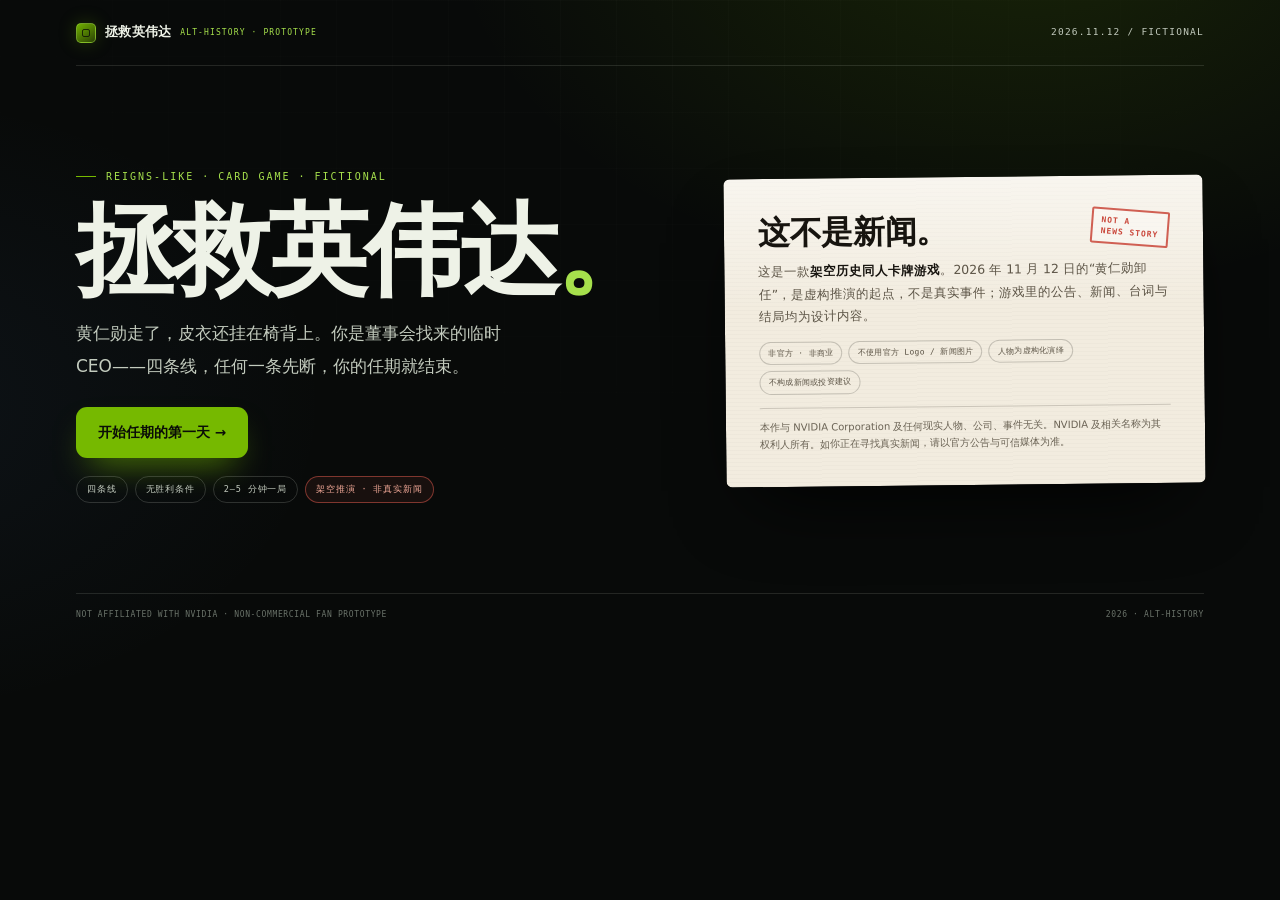
==== index.html @ a484c662 "save nvidia: playable prototype, onboarding, web assets, github pages entry" ====
<!DOCTYPE html>
<html lang="zh-CN">
<head>
<meta charset="UTF-8">
<meta name="viewport" content="width=device-width, initial-scale=1, viewport-fit=cover">
<meta name="color-scheme" content="dark">
<meta name="theme-color" content="#080A09">
<title>拯救英伟达 · 架空推演卡牌原型</title>
<meta name="description" content="《拯救英伟达》是一款架空历史同人卡牌游戏，非真实新闻，与 NVIDIA 及现实人物、事件无关。">
<meta name="robots" content="noindex, nofollow">
<link rel="icon" href="data:image/svg+xml,%3Csvg xmlns='http://www.w3.org/2000/svg' viewBox='0 0 32 32'%3E%3Crect width='32' height='32' rx='8' fill='%23080A09'/%3E%3Crect x='6' y='6' width='20' height='20' rx='4' fill='none' stroke='%2376B900' stroke-width='2'/%3E%3Cpath d='M16 10v12M10 16h12' stroke='%23A6E04C' stroke-width='2'/%3E%3C/svg%3E">
<style>
  :root{
    --bg:#080a09;--paper:#f2ecdf;--ink:#17140f;--ink2:#5c5446;--text:#eef2e7;--text2:#c3cbbe;--muted:#8b958a;
    --green:#76b900;--green-hi:#a6e04c;--red:#d4574a;--gold:#c9a24a;
    --sans:"PingFang SC","HarmonyOS Sans SC","Noto Sans SC","Microsoft YaHei",system-ui,sans-serif;
    --serif:"Songti SC","Noto Serif SC","Source Han Serif SC","SimSun",Georgia,serif;
    --mono:"SFMono-Regular","Cascadia Code","Cascadia Mono",Consolas,monospace;
  }
  *{box-sizing:border-box}
  html,body{margin:0;min-height:100%}
  body{background:var(--bg);color:var(--text);font-family:var(--sans);line-height:1.7;-webkit-font-smoothing:antialiased}
  body::before{content:"";position:fixed;inset:0;z-index:-2;pointer-events:none;background:
    radial-gradient(900px 600px at 80% -10%,rgba(118,185,0,.15),transparent 64%),
    radial-gradient(760px 520px at -10% 45%,rgba(86,137,218,.07),transparent 60%),var(--bg)}
  body::after{content:"";position:fixed;inset:0;z-index:-1;pointer-events:none;opacity:.5;background-image:linear-gradient(rgba(238,242,231,.035) 1px,transparent 1px),linear-gradient(90deg,rgba(238,242,231,.035) 1px,transparent 1px);background-size:56px 56px;-webkit-mask-image:radial-gradient(1000px 720px at 50% 0%,#000,transparent 78%);mask-image:radial-gradient(1000px 720px at 50% 0%,#000,transparent 78%)}
  a{color:inherit}
  .page{width:100%;max-width:1200px;margin:0 auto;padding:0 clamp(18px,4vw,36px) 38px}
  .top{display:flex;align-items:center;justify-content:space-between;gap:16px;min-height:66px;border-bottom:1px solid rgba(235,240,230,.12);font-family:var(--mono);font-size:9.5px;letter-spacing:.13em;color:var(--text2)}
  .brand{display:flex;align-items:center;gap:9px;font-family:var(--sans);font-size:13px;font-weight:800;letter-spacing:.02em;color:var(--text);white-space:nowrap}
  .mark{width:20px;height:20px;border-radius:5px;background:linear-gradient(145deg,rgba(118,185,0,.95),rgba(118,185,0,.32));border:1px solid rgba(166,224,76,.5);position:relative;flex:none;box-shadow:0 0 18px rgba(118,185,0,.25)}
  .mark::after{content:"";position:absolute;inset:5px;border:1px solid rgba(8,10,9,.75);border-radius:2px}
  .brand small{font-family:var(--mono);font-size:8px;letter-spacing:.14em;color:var(--green-hi);font-weight:400}
  .top .right{display:flex;align-items:center;gap:14px;white-space:nowrap}
  .top .right a{border-bottom:1px solid rgba(238,242,231,.25);padding-bottom:1px}
  .top .right a:hover{color:var(--green-hi);border-color:var(--green)}
  .hero{display:grid;grid-template-columns:1.1fr .9fr;gap:clamp(28px,5vw,66px);align-items:center;padding:clamp(44px,8vw,92px) 0 clamp(30px,5vw,56px)}
  .kicker{display:inline-flex;align-items:center;gap:10px;font-family:var(--mono);font-size:10px;letter-spacing:.2em;color:var(--green-hi)}
  .kicker::before{content:"";width:20px;height:1px;background:var(--green)}
  h1{font-size:clamp(52px,8vw,100px);line-height:.96;letter-spacing:-.04em;font-weight:900;margin:18px 0 18px}
  h1 em{font-style:normal;color:var(--green-hi)}
  .lead{max-width:42ch;font-size:clamp(14px,1.5vw,17px);line-height:1.95;color:var(--text2);margin:0}
  .actions{display:flex;flex-wrap:wrap;gap:10px;margin:24px 0 18px}
  .btn{display:inline-flex;align-items:center;justify-content:center;gap:8px;padding:13px 21px;border-radius:11px;border:1px solid transparent;font-size:13.5px;font-weight:700;text-decoration:none;transition:transform .18s,box-shadow .18s,border-color .18s,color .18s}
  .btn:hover{transform:translateY(-2px)}
  .btn.primary{background:var(--green);color:#0a0d07;box-shadow:0 16px 34px -14px rgba(118,185,0,.8)}
  .btn.primary:hover{box-shadow:0 22px 40px -14px rgba(118,185,0,1)}
  .btn.ghost{border-color:rgba(235,240,230,.2);color:var(--text);background:rgba(255,255,255,.02)}
  .btn.ghost:hover{border-color:rgba(166,224,76,.55);color:var(--green-hi)}
  .meta{display:flex;flex-wrap:wrap;gap:7px}
  .meta span{border:1px solid rgba(235,240,230,.17);border-radius:999px;padding:5px 10px;font-family:var(--mono);font-size:8.5px;letter-spacing:.1em;color:var(--text2)}
  .meta .warn{border-color:rgba(212,87,74,.55);color:#f0a897;background:rgba(212,87,74,.08)}

  .notice{position:relative;background:var(--paper);color:var(--ink);border-radius:6px;padding:clamp(22px,3.4vw,34px);box-shadow:0 34px 80px -30px #000;background-image:linear-gradient(180deg,rgba(255,255,255,.5),transparent 42%),repeating-linear-gradient(0deg,rgba(23,20,15,.02) 0 1px,transparent 1px 4px);transform:rotate(-.6deg)}
  .notice .stamp{float:right;border:2px solid rgba(198,58,44,.8);color:rgba(198,58,44,.92);font-family:var(--mono);font-size:8px;font-weight:700;line-height:1.4;letter-spacing:.12em;padding:5px 8px;transform:rotate(5deg);border-radius:2px;margin:0 0 8px 14px;background:rgba(255,255,255,.35);white-space:nowrap}
  .notice h2{font-family:var(--serif);font-size:clamp(23px,2.7vw,32px);line-height:1.25;margin:0 0 8px;letter-spacing:-.01em}
  .notice p{font-size:12.5px;line-height:1.8;color:var(--ink2);margin:0;max-width:52em}
  .notice strong{color:var(--ink)}
  .notice ul{list-style:none;margin:13px 0 0;padding:0;display:flex;flex-wrap:wrap;gap:6px}
  .notice li{font-family:var(--mono);font-size:8px;letter-spacing:.04em;border:1px solid rgba(23,20,15,.2);border-radius:999px;padding:4px 8px;color:var(--ink2)}
  .notice .fine{margin-top:13px;padding-top:10px;border-top:1px solid rgba(23,20,15,.18);font-size:10px;line-height:1.7;color:rgba(92,84,70,.9)}

  .section-head{display:flex;align-items:baseline;justify-content:space-between;gap:14px;margin:clamp(34px,5vw,56px) 0 14px;border-bottom:1px solid rgba(235,240,230,.12);padding-bottom:9px}
  .section-head h2{font-size:15px;letter-spacing:.02em;margin:0}
  .section-head span{font-family:var(--mono);font-size:8.5px;letter-spacing:.12em;color:var(--muted)}
  .links{display:grid;grid-template-columns:repeat(3,minmax(0,1fr));gap:12px}
  .link-card{display:flex;flex-direction:column;gap:7px;min-height:124px;padding:16px;border:1px solid rgba(235,240,230,.13);border-radius:12px;background:rgba(255,255,255,.02);text-decoration:none;transition:border-color .2s,background .2s,transform .2s}
  .link-card:hover{border-color:rgba(166,224,76,.45);background:rgba(118,185,0,.055);transform:translateY(-2px)}
  .link-card b{font-size:14px}
  .link-card small{font-family:var(--mono);font-size:8px;letter-spacing:.1em;color:var(--green-hi)}
  .link-card p{font-size:11.5px;line-height:1.7;color:var(--text2);margin:0}
  .link-card .arr{margin-top:auto;font-family:var(--mono);font-size:11px;color:var(--muted)}
  .link-card:hover .arr{color:var(--green-hi)}
  .foot{display:flex;justify-content:space-between;gap:14px;flex-wrap:wrap;margin-top:34px;padding-top:14px;border-top:1px solid rgba(235,240,230,.12);font-family:var(--mono);font-size:8px;letter-spacing:.08em;color:rgba(139,149,138,.75)}
  .foot a{border-bottom:1px solid rgba(235,240,230,.2);text-decoration:none}
  .foot a:hover{color:var(--green-hi)}
  @media (max-width:820px){
    .hero{grid-template-columns:1fr;padding:30px 0 26px;gap:22px}
    h1{font-size:clamp(46px,13vw,72px)}
    .top .right{display:none}
    .links{grid-template-columns:1fr}
    .notice{transform:none}
  }
</style>
</head>
<body>
<div class="page">
  <header class="top">
    <div class="brand"><span class="mark"></span>拯救英伟达 <small>ALT-HISTORY · PROTOTYPE</small></div>
    <div class="right"><span>2026.11.12 / FICTIONAL</span></div>
  </header>

  <main>
    <section class="hero">
      <div>
        <span class="kicker">REIGNS-LIKE · CARD GAME · FICTIONAL</span>
        <h1>拯救英伟达<em>。</em></h1>
        <p class="lead">黄仁勋走了，皮衣还挂在椅背上。你是董事会找来的临时 CEO——四条线，任何一条先断，你的任期就结束。</p>
        <div class="actions">
          <a class="btn primary" href="web/prototype/index.html?start=1">开始任期的第一天 →</a>
        </div>
        <div class="meta">
          <span>四条线</span><span>无胜利条件</span><span>2–5 分钟一局</span><span class="warn">架空推演 · 非真实新闻</span>
        </div>
      </div>

      <aside class="notice" aria-label="免责声明">
        <span class="stamp">NOT A<br>NEWS STORY</span>
        <h2>这不是新闻。</h2>
        <p>这是一款<strong>架空历史同人卡牌游戏</strong>。2026 年 11 月 12 日的“黄仁勋卸任”，是虚构推演的起点，不是真实事件；游戏里的公告、新闻、台词与结局均为设计内容。</p>
        <ul>
          <li>非官方 · 非商业</li><li>不使用官方 Logo / 新闻图片</li><li>人物为虚构化演绎</li><li>不构成新闻或投资建议</li>
        </ul>
        <p class="fine">本作与 NVIDIA Corporation 及任何现实人物、公司、事件无关。NVIDIA 及相关名称为其权利人所有。如你正在寻找真实新闻，请以官方公告与可信媒体为准。</p>
      </aside>
    </section>
  </main>

  <footer class="foot">
    <span>NOT AFFILIATED WITH NVIDIA · NON-COMMERCIAL FAN PROTOTYPE</span>
    <span>2026 · ALT-HISTORY</span>
  </footer>
</div>
</body>
</html>
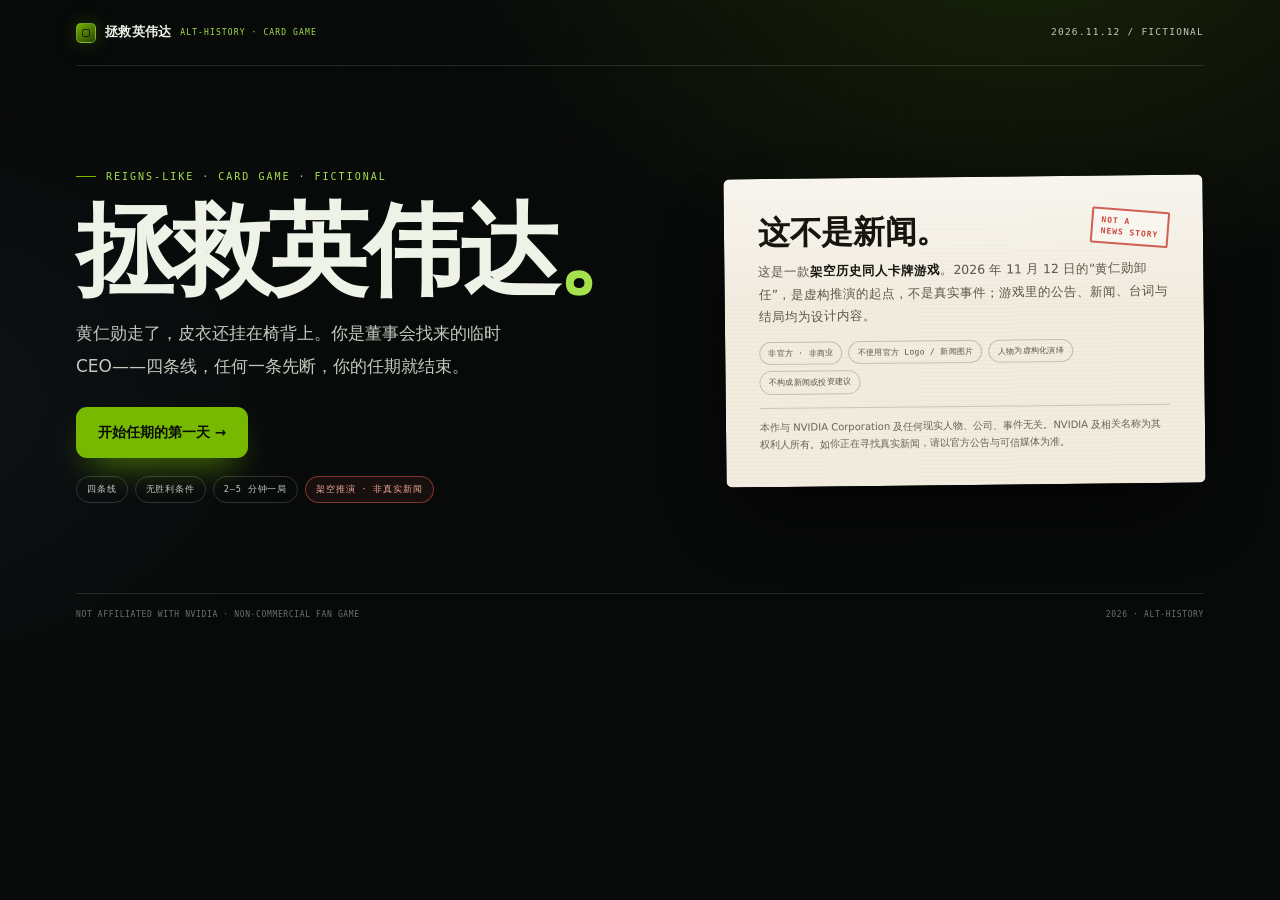
==== commit 707239ce: "release v1.0: game route, finished-product copy, remove prototype labels" ====
--- a/index.html
+++ b/index.html
@@ -1,125 +1,125 @@
-<!DOCTYPE html>
-<html lang="zh-CN">
-<head>
-<meta charset="UTF-8">
-<meta name="viewport" content="width=device-width, initial-scale=1, viewport-fit=cover">
-<meta name="color-scheme" content="dark">
-<meta name="theme-color" content="#080A09">
-<title>拯救英伟达 · 架空推演卡牌原型</title>
-<meta name="description" content="《拯救英伟达》是一款架空历史同人卡牌游戏，非真实新闻，与 NVIDIA 及现实人物、事件无关。">
-<meta name="robots" content="noindex, nofollow">
-<link rel="icon" href="data:image/svg+xml,%3Csvg xmlns='http://www.w3.org/2000/svg' viewBox='0 0 32 32'%3E%3Crect width='32' height='32' rx='8' fill='%23080A09'/%3E%3Crect x='6' y='6' width='20' height='20' rx='4' fill='none' stroke='%2376B900' stroke-width='2'/%3E%3Cpath d='M16 10v12M10 16h12' stroke='%23A6E04C' stroke-width='2'/%3E%3C/svg%3E">
-<style>
-  :root{
-    --bg:#080a09;--paper:#f2ecdf;--ink:#17140f;--ink2:#5c5446;--text:#eef2e7;--text2:#c3cbbe;--muted:#8b958a;
-    --green:#76b900;--green-hi:#a6e04c;--red:#d4574a;--gold:#c9a24a;
-    --sans:"PingFang SC","HarmonyOS Sans SC","Noto Sans SC","Microsoft YaHei",system-ui,sans-serif;
-    --serif:"Songti SC","Noto Serif SC","Source Han Serif SC","SimSun",Georgia,serif;
-    --mono:"SFMono-Regular","Cascadia Code","Cascadia Mono",Consolas,monospace;
-  }
-  *{box-sizing:border-box}
-  html,body{margin:0;min-height:100%}
-  body{background:var(--bg);color:var(--text);font-family:var(--sans);line-height:1.7;-webkit-font-smoothing:antialiased}
-  body::before{content:"";position:fixed;inset:0;z-index:-2;pointer-events:none;background:
-    radial-gradient(900px 600px at 80% -10%,rgba(118,185,0,.15),transparent 64%),
-    radial-gradient(760px 520px at -10% 45%,rgba(86,137,218,.07),transparent 60%),var(--bg)}
-  body::after{content:"";position:fixed;inset:0;z-index:-1;pointer-events:none;opacity:.5;background-image:linear-gradient(rgba(238,242,231,.035) 1px,transparent 1px),linear-gradient(90deg,rgba(238,242,231,.035) 1px,transparent 1px);background-size:56px 56px;-webkit-mask-image:radial-gradient(1000px 720px at 50% 0%,#000,transparent 78%);mask-image:radial-gradient(1000px 720px at 50% 0%,#000,transparent 78%)}
-  a{color:inherit}
-  .page{width:100%;max-width:1200px;margin:0 auto;padding:0 clamp(18px,4vw,36px) 38px}
-  .top{display:flex;align-items:center;justify-content:space-between;gap:16px;min-height:66px;border-bottom:1px solid rgba(235,240,230,.12);font-family:var(--mono);font-size:9.5px;letter-spacing:.13em;color:var(--text2)}
-  .brand{display:flex;align-items:center;gap:9px;font-family:var(--sans);font-size:13px;font-weight:800;letter-spacing:.02em;color:var(--text);white-space:nowrap}
-  .mark{width:20px;height:20px;border-radius:5px;background:linear-gradient(145deg,rgba(118,185,0,.95),rgba(118,185,0,.32));border:1px solid rgba(166,224,76,.5);position:relative;flex:none;box-shadow:0 0 18px rgba(118,185,0,.25)}
-  .mark::after{content:"";position:absolute;inset:5px;border:1px solid rgba(8,10,9,.75);border-radius:2px}
-  .brand small{font-family:var(--mono);font-size:8px;letter-spacing:.14em;color:var(--green-hi);font-weight:400}
-  .top .right{display:flex;align-items:center;gap:14px;white-space:nowrap}
-  .top .right a{border-bottom:1px solid rgba(238,242,231,.25);padding-bottom:1px}
-  .top .right a:hover{color:var(--green-hi);border-color:var(--green)}
-  .hero{display:grid;grid-template-columns:1.1fr .9fr;gap:clamp(28px,5vw,66px);align-items:center;padding:clamp(44px,8vw,92px) 0 clamp(30px,5vw,56px)}
-  .kicker{display:inline-flex;align-items:center;gap:10px;font-family:var(--mono);font-size:10px;letter-spacing:.2em;color:var(--green-hi)}
-  .kicker::before{content:"";width:20px;height:1px;background:var(--green)}
-  h1{font-size:clamp(52px,8vw,100px);line-height:.96;letter-spacing:-.04em;font-weight:900;margin:18px 0 18px}
-  h1 em{font-style:normal;color:var(--green-hi)}
-  .lead{max-width:42ch;font-size:clamp(14px,1.5vw,17px);line-height:1.95;color:var(--text2);margin:0}
-  .actions{display:flex;flex-wrap:wrap;gap:10px;margin:24px 0 18px}
-  .btn{display:inline-flex;align-items:center;justify-content:center;gap:8px;padding:13px 21px;border-radius:11px;border:1px solid transparent;font-size:13.5px;font-weight:700;text-decoration:none;transition:transform .18s,box-shadow .18s,border-color .18s,color .18s}
-  .btn:hover{transform:translateY(-2px)}
-  .btn.primary{background:var(--green);color:#0a0d07;box-shadow:0 16px 34px -14px rgba(118,185,0,.8)}
-  .btn.primary:hover{box-shadow:0 22px 40px -14px rgba(118,185,0,1)}
-  .btn.ghost{border-color:rgba(235,240,230,.2);color:var(--text);background:rgba(255,255,255,.02)}
-  .btn.ghost:hover{border-color:rgba(166,224,76,.55);color:var(--green-hi)}
-  .meta{display:flex;flex-wrap:wrap;gap:7px}
-  .meta span{border:1px solid rgba(235,240,230,.17);border-radius:999px;padding:5px 10px;font-family:var(--mono);font-size:8.5px;letter-spacing:.1em;color:var(--text2)}
-  .meta .warn{border-color:rgba(212,87,74,.55);color:#f0a897;background:rgba(212,87,74,.08)}
-
-  .notice{position:relative;background:var(--paper);color:var(--ink);border-radius:6px;padding:clamp(22px,3.4vw,34px);box-shadow:0 34px 80px -30px #000;background-image:linear-gradient(180deg,rgba(255,255,255,.5),transparent 42%),repeating-linear-gradient(0deg,rgba(23,20,15,.02) 0 1px,transparent 1px 4px);transform:rotate(-.6deg)}
-  .notice .stamp{float:right;border:2px solid rgba(198,58,44,.8);color:rgba(198,58,44,.92);font-family:var(--mono);font-size:8px;font-weight:700;line-height:1.4;letter-spacing:.12em;padding:5px 8px;transform:rotate(5deg);border-radius:2px;margin:0 0 8px 14px;background:rgba(255,255,255,.35);white-space:nowrap}
-  .notice h2{font-family:var(--serif);font-size:clamp(23px,2.7vw,32px);line-height:1.25;margin:0 0 8px;letter-spacing:-.01em}
-  .notice p{font-size:12.5px;line-height:1.8;color:var(--ink2);margin:0;max-width:52em}
-  .notice strong{color:var(--ink)}
-  .notice ul{list-style:none;margin:13px 0 0;padding:0;display:flex;flex-wrap:wrap;gap:6px}
-  .notice li{font-family:var(--mono);font-size:8px;letter-spacing:.04em;border:1px solid rgba(23,20,15,.2);border-radius:999px;padding:4px 8px;color:var(--ink2)}
-  .notice .fine{margin-top:13px;padding-top:10px;border-top:1px solid rgba(23,20,15,.18);font-size:10px;line-height:1.7;color:rgba(92,84,70,.9)}
-
-  .section-head{display:flex;align-items:baseline;justify-content:space-between;gap:14px;margin:clamp(34px,5vw,56px) 0 14px;border-bottom:1px solid rgba(235,240,230,.12);padding-bottom:9px}
-  .section-head h2{font-size:15px;letter-spacing:.02em;margin:0}
-  .section-head span{font-family:var(--mono);font-size:8.5px;letter-spacing:.12em;color:var(--muted)}
-  .links{display:grid;grid-template-columns:repeat(3,minmax(0,1fr));gap:12px}
-  .link-card{display:flex;flex-direction:column;gap:7px;min-height:124px;padding:16px;border:1px solid rgba(235,240,230,.13);border-radius:12px;background:rgba(255,255,255,.02);text-decoration:none;transition:border-color .2s,background .2s,transform .2s}
-  .link-card:hover{border-color:rgba(166,224,76,.45);background:rgba(118,185,0,.055);transform:translateY(-2px)}
-  .link-card b{font-size:14px}
-  .link-card small{font-family:var(--mono);font-size:8px;letter-spacing:.1em;color:var(--green-hi)}
-  .link-card p{font-size:11.5px;line-height:1.7;color:var(--text2);margin:0}
-  .link-card .arr{margin-top:auto;font-family:var(--mono);font-size:11px;color:var(--muted)}
-  .link-card:hover .arr{color:var(--green-hi)}
-  .foot{display:flex;justify-content:space-between;gap:14px;flex-wrap:wrap;margin-top:34px;padding-top:14px;border-top:1px solid rgba(235,240,230,.12);font-family:var(--mono);font-size:8px;letter-spacing:.08em;color:rgba(139,149,138,.75)}
-  .foot a{border-bottom:1px solid rgba(235,240,230,.2);text-decoration:none}
-  .foot a:hover{color:var(--green-hi)}
-  @media (max-width:820px){
-    .hero{grid-template-columns:1fr;padding:30px 0 26px;gap:22px}
-    h1{font-size:clamp(46px,13vw,72px)}
-    .top .right{display:none}
-    .links{grid-template-columns:1fr}
-    .notice{transform:none}
-  }
-</style>
-</head>
-<body>
-<div class="page">
-  <header class="top">
-    <div class="brand"><span class="mark"></span>拯救英伟达 <small>ALT-HISTORY · PROTOTYPE</small></div>
-    <div class="right"><span>2026.11.12 / FICTIONAL</span></div>
-  </header>
-
-  <main>
-    <section class="hero">
-      <div>
-        <span class="kicker">REIGNS-LIKE · CARD GAME · FICTIONAL</span>
-        <h1>拯救英伟达<em>。</em></h1>
-        <p class="lead">黄仁勋走了，皮衣还挂在椅背上。你是董事会找来的临时 CEO——四条线，任何一条先断，你的任期就结束。</p>
-        <div class="actions">
-          <a class="btn primary" href="web/prototype/index.html?start=1">开始任期的第一天 →</a>
-        </div>
-        <div class="meta">
-          <span>四条线</span><span>无胜利条件</span><span>2–5 分钟一局</span><span class="warn">架空推演 · 非真实新闻</span>
-        </div>
-      </div>
-
-      <aside class="notice" aria-label="免责声明">
-        <span class="stamp">NOT A<br>NEWS STORY</span>
-        <h2>这不是新闻。</h2>
-        <p>这是一款<strong>架空历史同人卡牌游戏</strong>。2026 年 11 月 12 日的“黄仁勋卸任”，是虚构推演的起点，不是真实事件；游戏里的公告、新闻、台词与结局均为设计内容。</p>
-        <ul>
-          <li>非官方 · 非商业</li><li>不使用官方 Logo / 新闻图片</li><li>人物为虚构化演绎</li><li>不构成新闻或投资建议</li>
-        </ul>
-        <p class="fine">本作与 NVIDIA Corporation 及任何现实人物、公司、事件无关。NVIDIA 及相关名称为其权利人所有。如你正在寻找真实新闻，请以官方公告与可信媒体为准。</p>
-      </aside>
-    </section>
-  </main>
-
-  <footer class="foot">
-    <span>NOT AFFILIATED WITH NVIDIA · NON-COMMERCIAL FAN PROTOTYPE</span>
-    <span>2026 · ALT-HISTORY</span>
-  </footer>
-</div>
-</body>
-</html>
+<!DOCTYPE html>
+<html lang="zh-CN">
+<head>
+<meta charset="UTF-8">
+<meta name="viewport" content="width=device-width, initial-scale=1, viewport-fit=cover">
+<meta name="color-scheme" content="dark">
+<meta name="theme-color" content="#080A09">
+<title>拯救英伟达 · 架空历史卡牌游戏</title>
+<meta name="description" content="《拯救英伟达》是一款架空历史同人卡牌游戏，非真实新闻，与 NVIDIA 及现实人物、事件无关。">
+<meta name="robots" content="noindex, nofollow">
+<link rel="icon" href="data:image/svg+xml,%3Csvg xmlns='http://www.w3.org/2000/svg' viewBox='0 0 32 32'%3E%3Crect width='32' height='32' rx='8' fill='%23080A09'/%3E%3Crect x='6' y='6' width='20' height='20' rx='4' fill='none' stroke='%2376B900' stroke-width='2'/%3E%3Cpath d='M16 10v12M10 16h12' stroke='%23A6E04C' stroke-width='2'/%3E%3C/svg%3E">
+<style>
+  :root{
+    --bg:#080a09;--paper:#f2ecdf;--ink:#17140f;--ink2:#5c5446;--text:#eef2e7;--text2:#c3cbbe;--muted:#8b958a;
+    --green:#76b900;--green-hi:#a6e04c;--red:#d4574a;--gold:#c9a24a;
+    --sans:"PingFang SC","HarmonyOS Sans SC","Noto Sans SC","Microsoft YaHei",system-ui,sans-serif;
+    --serif:"Songti SC","Noto Serif SC","Source Han Serif SC","SimSun",Georgia,serif;
+    --mono:"SFMono-Regular","Cascadia Code","Cascadia Mono",Consolas,monospace;
+  }
+  *{box-sizing:border-box}
+  html,body{margin:0;min-height:100%}
+  body{background:var(--bg);color:var(--text);font-family:var(--sans);line-height:1.7;-webkit-font-smoothing:antialiased}
+  body::before{content:"";position:fixed;inset:0;z-index:-2;pointer-events:none;background:
+    radial-gradient(900px 600px at 80% -10%,rgba(118,185,0,.15),transparent 64%),
+    radial-gradient(760px 520px at -10% 45%,rgba(86,137,218,.07),transparent 60%),var(--bg)}
+  body::after{content:"";position:fixed;inset:0;z-index:-1;pointer-events:none;opacity:.5;background-image:linear-gradient(rgba(238,242,231,.035) 1px,transparent 1px),linear-gradient(90deg,rgba(238,242,231,.035) 1px,transparent 1px);background-size:56px 56px;-webkit-mask-image:radial-gradient(1000px 720px at 50% 0%,#000,transparent 78%);mask-image:radial-gradient(1000px 720px at 50% 0%,#000,transparent 78%)}
+  a{color:inherit}
+  .page{width:100%;max-width:1200px;margin:0 auto;padding:0 clamp(18px,4vw,36px) 38px}
+  .top{display:flex;align-items:center;justify-content:space-between;gap:16px;min-height:66px;border-bottom:1px solid rgba(235,240,230,.12);font-family:var(--mono);font-size:9.5px;letter-spacing:.13em;color:var(--text2)}
+  .brand{display:flex;align-items:center;gap:9px;font-family:var(--sans);font-size:13px;font-weight:800;letter-spacing:.02em;color:var(--text);white-space:nowrap}
+  .mark{width:20px;height:20px;border-radius:5px;background:linear-gradient(145deg,rgba(118,185,0,.95),rgba(118,185,0,.32));border:1px solid rgba(166,224,76,.5);position:relative;flex:none;box-shadow:0 0 18px rgba(118,185,0,.25)}
+  .mark::after{content:"";position:absolute;inset:5px;border:1px solid rgba(8,10,9,.75);border-radius:2px}
+  .brand small{font-family:var(--mono);font-size:8px;letter-spacing:.14em;color:var(--green-hi);font-weight:400}
+  .top .right{display:flex;align-items:center;gap:14px;white-space:nowrap}
+  .top .right a{border-bottom:1px solid rgba(238,242,231,.25);padding-bottom:1px}
+  .top .right a:hover{color:var(--green-hi);border-color:var(--green)}
+  .hero{display:grid;grid-template-columns:1.1fr .9fr;gap:clamp(28px,5vw,66px);align-items:center;padding:clamp(44px,8vw,92px) 0 clamp(30px,5vw,56px)}
+  .kicker{display:inline-flex;align-items:center;gap:10px;font-family:var(--mono);font-size:10px;letter-spacing:.2em;color:var(--green-hi)}
+  .kicker::before{content:"";width:20px;height:1px;background:var(--green)}
+  h1{font-size:clamp(52px,8vw,100px);line-height:.96;letter-spacing:-.04em;font-weight:900;margin:18px 0 18px}
+  h1 em{font-style:normal;color:var(--green-hi)}
+  .lead{max-width:42ch;font-size:clamp(14px,1.5vw,17px);line-height:1.95;color:var(--text2);margin:0}
+  .actions{display:flex;flex-wrap:wrap;gap:10px;margin:24px 0 18px}
+  .btn{display:inline-flex;align-items:center;justify-content:center;gap:8px;padding:13px 21px;border-radius:11px;border:1px solid transparent;font-size:13.5px;font-weight:700;text-decoration:none;transition:transform .18s,box-shadow .18s,border-color .18s,color .18s}
+  .btn:hover{transform:translateY(-2px)}
+  .btn.primary{background:var(--green);color:#0a0d07;box-shadow:0 16px 34px -14px rgba(118,185,0,.8)}
+  .btn.primary:hover{box-shadow:0 22px 40px -14px rgba(118,185,0,1)}
+  .btn.ghost{border-color:rgba(235,240,230,.2);color:var(--text);background:rgba(255,255,255,.02)}
+  .btn.ghost:hover{border-color:rgba(166,224,76,.55);color:var(--green-hi)}
+  .meta{display:flex;flex-wrap:wrap;gap:7px}
+  .meta span{border:1px solid rgba(235,240,230,.17);border-radius:999px;padding:5px 10px;font-family:var(--mono);font-size:8.5px;letter-spacing:.1em;color:var(--text2)}
+  .meta .warn{border-color:rgba(212,87,74,.55);color:#f0a897;background:rgba(212,87,74,.08)}
+
+  .notice{position:relative;background:var(--paper);color:var(--ink);border-radius:6px;padding:clamp(22px,3.4vw,34px);box-shadow:0 34px 80px -30px #000;background-image:linear-gradient(180deg,rgba(255,255,255,.5),transparent 42%),repeating-linear-gradient(0deg,rgba(23,20,15,.02) 0 1px,transparent 1px 4px);transform:rotate(-.6deg)}
+  .notice .stamp{float:right;border:2px solid rgba(198,58,44,.8);color:rgba(198,58,44,.92);font-family:var(--mono);font-size:8px;font-weight:700;line-height:1.4;letter-spacing:.12em;padding:5px 8px;transform:rotate(5deg);border-radius:2px;margin:0 0 8px 14px;background:rgba(255,255,255,.35);white-space:nowrap}
+  .notice h2{font-family:var(--serif);font-size:clamp(23px,2.7vw,32px);line-height:1.25;margin:0 0 8px;letter-spacing:-.01em}
+  .notice p{font-size:12.5px;line-height:1.8;color:var(--ink2);margin:0;max-width:52em}
+  .notice strong{color:var(--ink)}
+  .notice ul{list-style:none;margin:13px 0 0;padding:0;display:flex;flex-wrap:wrap;gap:6px}
+  .notice li{font-family:var(--mono);font-size:8px;letter-spacing:.04em;border:1px solid rgba(23,20,15,.2);border-radius:999px;padding:4px 8px;color:var(--ink2)}
+  .notice .fine{margin-top:13px;padding-top:10px;border-top:1px solid rgba(23,20,15,.18);font-size:10px;line-height:1.7;color:rgba(92,84,70,.9)}
+
+  .section-head{display:flex;align-items:baseline;justify-content:space-between;gap:14px;margin:clamp(34px,5vw,56px) 0 14px;border-bottom:1px solid rgba(235,240,230,.12);padding-bottom:9px}
+  .section-head h2{font-size:15px;letter-spacing:.02em;margin:0}
+  .section-head span{font-family:var(--mono);font-size:8.5px;letter-spacing:.12em;color:var(--muted)}
+  .links{display:grid;grid-template-columns:repeat(3,minmax(0,1fr));gap:12px}
+  .link-card{display:flex;flex-direction:column;gap:7px;min-height:124px;padding:16px;border:1px solid rgba(235,240,230,.13);border-radius:12px;background:rgba(255,255,255,.02);text-decoration:none;transition:border-color .2s,background .2s,transform .2s}
+  .link-card:hover{border-color:rgba(166,224,76,.45);background:rgba(118,185,0,.055);transform:translateY(-2px)}
+  .link-card b{font-size:14px}
+  .link-card small{font-family:var(--mono);font-size:8px;letter-spacing:.1em;color:var(--green-hi)}
+  .link-card p{font-size:11.5px;line-height:1.7;color:var(--text2);margin:0}
+  .link-card .arr{margin-top:auto;font-family:var(--mono);font-size:11px;color:var(--muted)}
+  .link-card:hover .arr{color:var(--green-hi)}
+  .foot{display:flex;justify-content:space-between;gap:14px;flex-wrap:wrap;margin-top:34px;padding-top:14px;border-top:1px solid rgba(235,240,230,.12);font-family:var(--mono);font-size:8px;letter-spacing:.08em;color:rgba(139,149,138,.75)}
+  .foot a{border-bottom:1px solid rgba(235,240,230,.2);text-decoration:none}
+  .foot a:hover{color:var(--green-hi)}
+  @media (max-width:820px){
+    .hero{grid-template-columns:1fr;padding:30px 0 26px;gap:22px}
+    h1{font-size:clamp(46px,13vw,72px)}
+    .top .right{display:none}
+    .links{grid-template-columns:1fr}
+    .notice{transform:none}
+  }
+</style>
+</head>
+<body>
+<div class="page">
+  <header class="top">
+    <div class="brand"><span class="mark"></span>拯救英伟达 <small>ALT-HISTORY · CARD GAME</small></div>
+    <div class="right"><span>2026.11.12 / FICTIONAL</span></div>
+  </header>
+
+  <main>
+    <section class="hero">
+      <div>
+        <span class="kicker">REIGNS-LIKE · CARD GAME · FICTIONAL</span>
+        <h1>拯救英伟达<em>。</em></h1>
+        <p class="lead">黄仁勋走了，皮衣还挂在椅背上。你是董事会找来的临时 CEO——四条线，任何一条先断，你的任期就结束。</p>
+        <div class="actions">
+          <a class="btn primary" href="web/game/index.html?start=1">开始任期的第一天 →</a>
+        </div>
+        <div class="meta">
+          <span>四条线</span><span>无胜利条件</span><span>2–5 分钟一局</span><span class="warn">架空推演 · 非真实新闻</span>
+        </div>
+      </div>
+
+      <aside class="notice" aria-label="免责声明">
+        <span class="stamp">NOT A<br>NEWS STORY</span>
+        <h2>这不是新闻。</h2>
+        <p>这是一款<strong>架空历史同人卡牌游戏</strong>。2026 年 11 月 12 日的“黄仁勋卸任”，是虚构推演的起点，不是真实事件；游戏里的公告、新闻、台词与结局均为设计内容。</p>
+        <ul>
+          <li>非官方 · 非商业</li><li>不使用官方 Logo / 新闻图片</li><li>人物为虚构化演绎</li><li>不构成新闻或投资建议</li>
+        </ul>
+        <p class="fine">本作与 NVIDIA Corporation 及任何现实人物、公司、事件无关。NVIDIA 及相关名称为其权利人所有。如你正在寻找真实新闻，请以官方公告与可信媒体为准。</p>
+      </aside>
+    </section>
+  </main>
+
+  <footer class="foot">
+    <span>NOT AFFILIATED WITH NVIDIA · NON-COMMERCIAL FAN GAME</span>
+    <span>2026 · ALT-HISTORY</span>
+  </footer>
+</div>
+</body>
+</html>
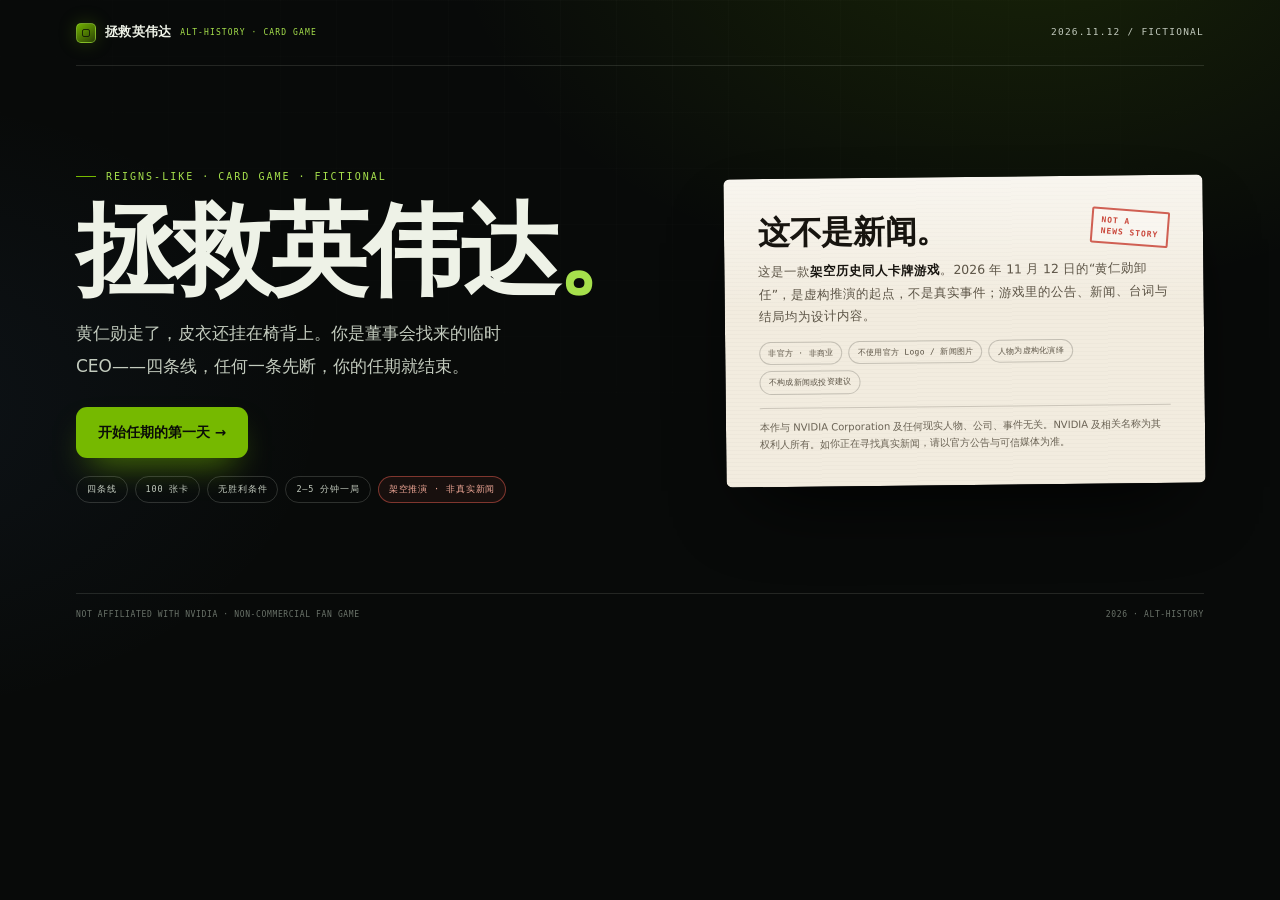
==== commit 5f5b4ca6: "content: 100 cards, randomized arc deck, 45 art slots (16 reserved)" ====
--- a/index.html
+++ b/index.html
@@ -100,7 +100,7 @@
           <a class="btn primary" href="web/game/index.html?start=1">开始任期的第一天 →</a>
         </div>
         <div class="meta">
-          <span>四条线</span><span>无胜利条件</span><span>2–5 分钟一局</span><span class="warn">架空推演 · 非真实新闻</span>
+          <span>四条线</span><span>100 张卡</span><span>无胜利条件</span><span>2–5 分钟一局</span><span class="warn">架空推演 · 非真实新闻</span>
         </div>
       </div>
 
